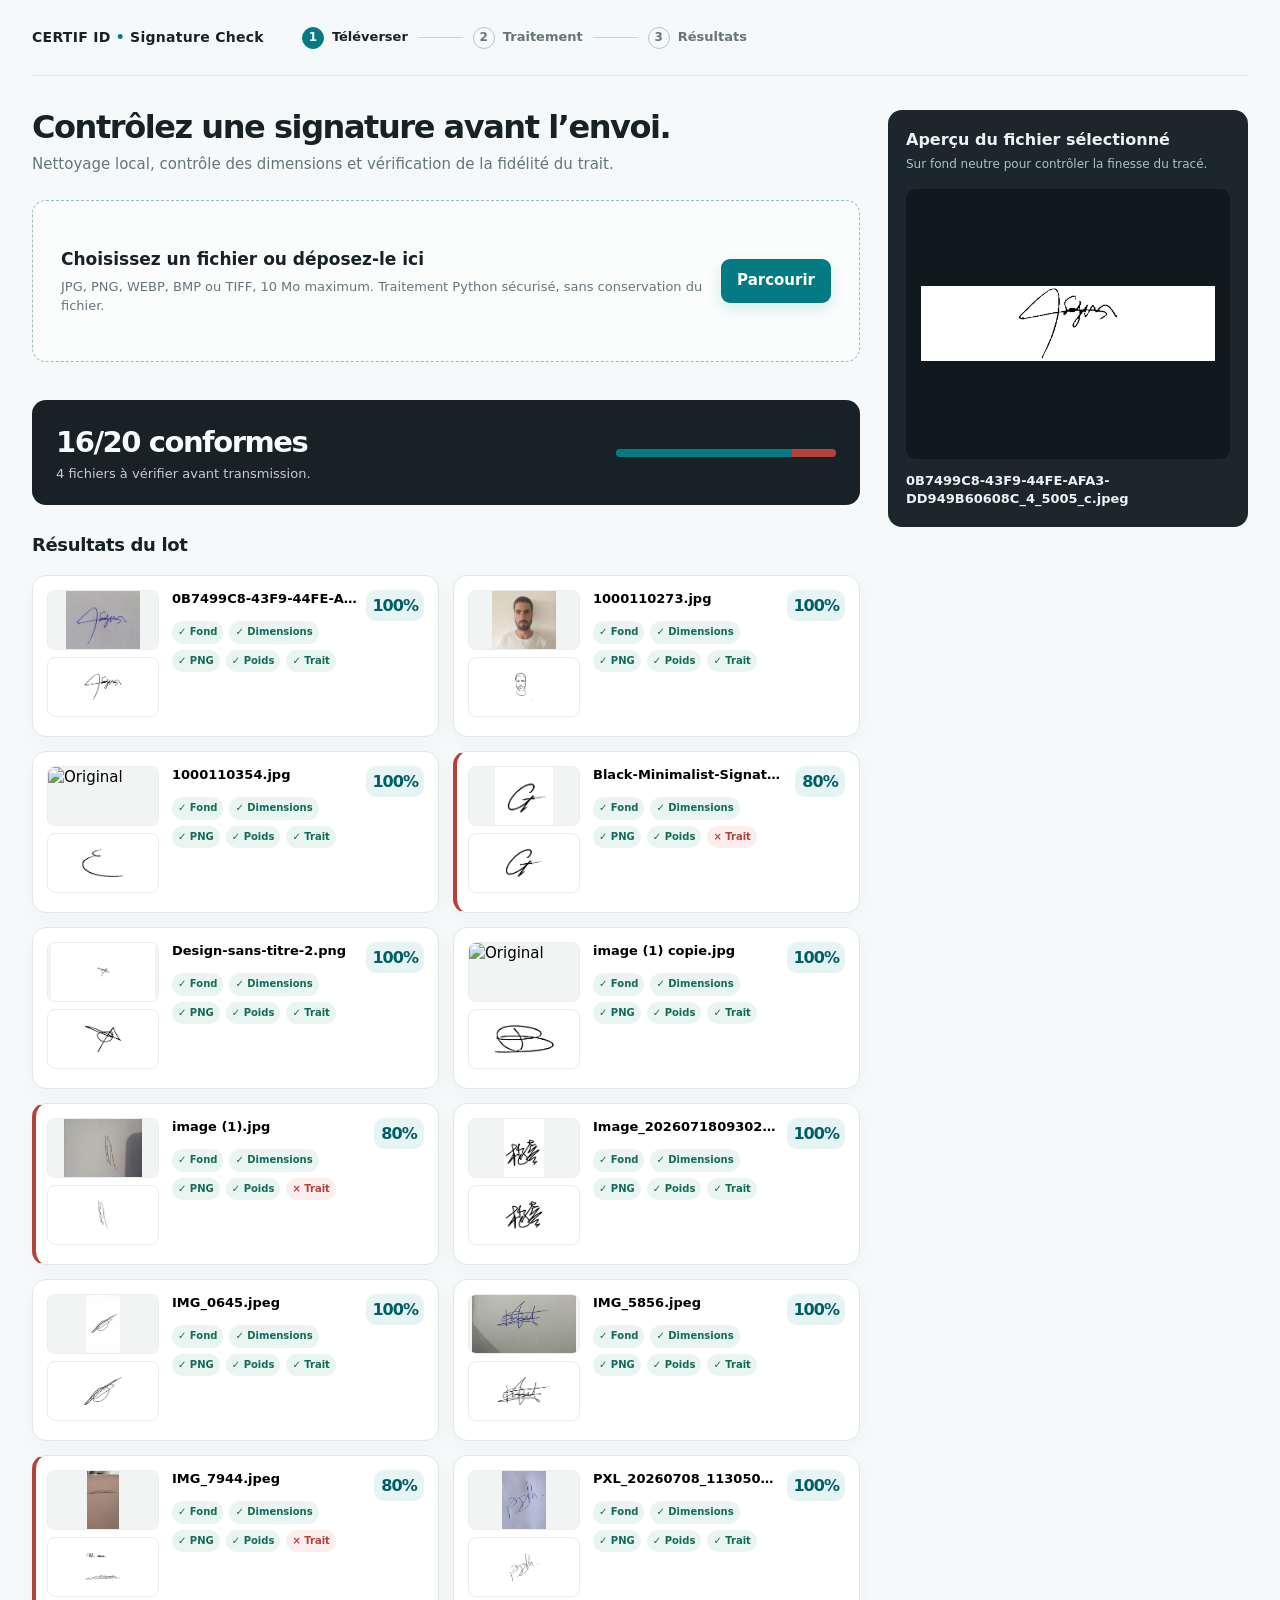
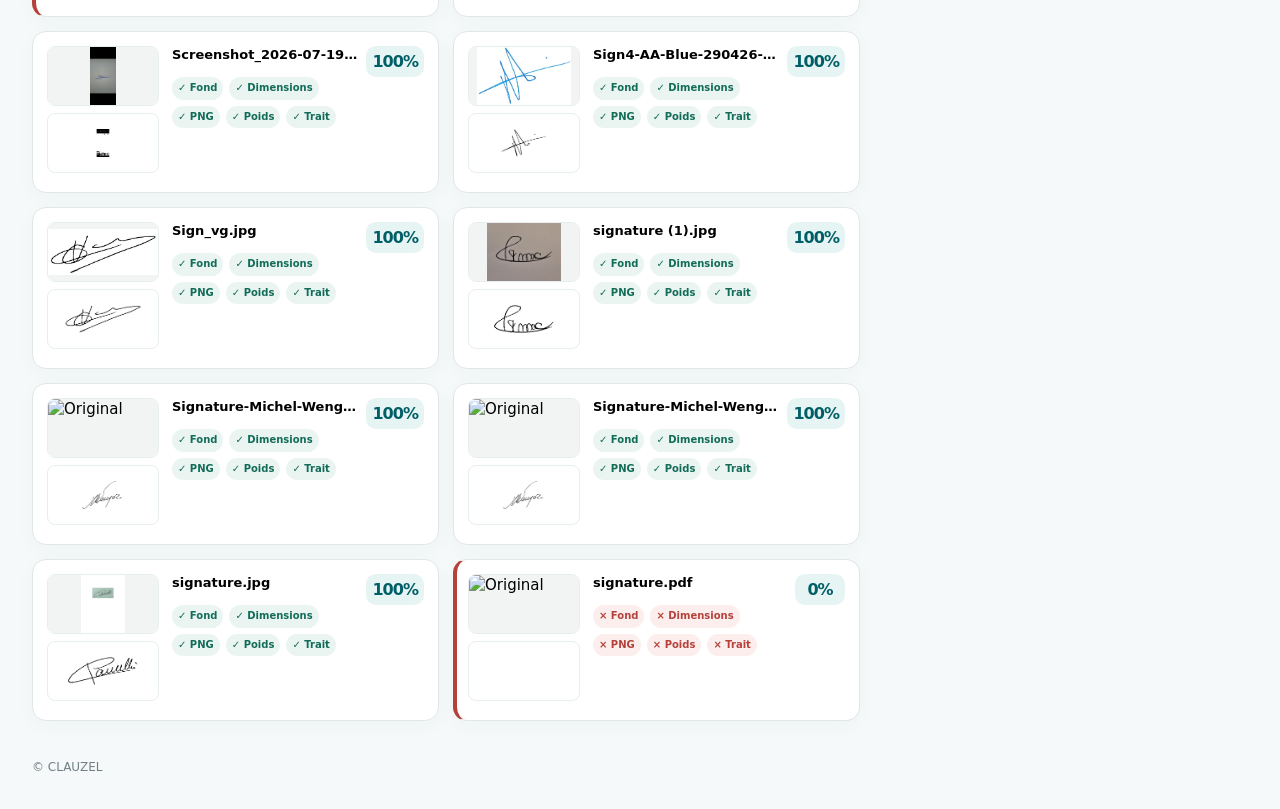
==== index.html @ 8ac963f8 "hhhh" ====
<!doctype html>
<html lang="fr">
<head>
  <meta charset="utf-8">
  <meta name="viewport" content="width=device-width, initial-scale=1">
  <meta name="color-scheme" content="light">
  <title>CERTIF ID - Signature Check</title>
  <style>
    :root { --ink:#172126; --muted:#66757c; --line:#dfe7e8; --paper:#f6f9f9; --card:#fff; --accent:#047b82; --accent-dark:#005f66; --ok:#126c58; --bad:#b5413a; --radius:14px; }
    * { box-sizing:border-box; } body { margin:0; color:var(--ink); background:var(--paper); font:15px/1.45 ui-sans-serif,system-ui,-apple-system,"Segoe UI",sans-serif; }
    button,input { font:inherit; } button { cursor:pointer; } .page { max-width:1540px; margin:auto; padding:0 32px 32px; }
    header { min-height:76px; display:flex; align-items:center; gap:38px; border-bottom:1px solid var(--line); } .brand { font-size:14px; font-weight:760; letter-spacing:.02em; white-space:nowrap; } .brand b { color:var(--accent); }
    .steps { display:flex; align-items:center; gap:10px; color:var(--muted); font-size:13px; font-weight:650; } .step { display:flex; align-items:center; gap:8px; } .step i { display:grid; place-items:center; width:22px; height:22px; border:1px solid #b8c6c8; border-radius:50%; font-style:normal; font-size:12px; } .step.active,.step.done { color:var(--ink); } .step.active i,.step.done i { color:#fff; background:var(--accent); border-color:var(--accent); } .connector { width:45px; height:1px; background:#c9d4d6; }
    .layout { display:grid; grid-template-columns:minmax(0,1fr) 360px; gap:28px; padding-top:34px; } main { min-width:0; } h1 { margin:0; font-size:32px; letter-spacing:-.045em; line-height:1.08; } .intro { max-width:650px; margin:9px 0 25px; color:var(--muted); }
    .upload { display:grid; grid-template-columns:1fr auto; align-items:center; min-height:162px; padding:25px 28px; border:1.5px dashed #9cbbc0; border-radius:var(--radius); background:#fbfdfd; transition:.2s border-color,.2s background; } .upload.drag { border-color:var(--accent); background:#eef9f9; } .upload h2 { margin:0 0 7px; font-size:17px; } .upload p { margin:0; color:var(--muted); font-size:13px; } .btn { border:0; border-radius:9px; padding:11px 16px; color:#fff; background:var(--accent); font-weight:700; box-shadow:0 6px 16px #047b8229; } .btn:hover { background:var(--accent-dark); } .btn:active { transform:translateY(1px); } #file { display:none; }
    .live { display:none; margin-top:18px; padding:20px; border-radius:var(--radius); background:var(--card); box-shadow:0 8px 25px #1230360c; } .live.visible { display:block; } .live-top { display:flex; justify-content:space-between; gap:14px; align-items:start; } .live h2,.batch h2 { margin:0; font-size:18px; letter-spacing:-.02em; } .status-copy { margin:4px 0 0; color:var(--muted); font-size:13px; }
    .compare { display:grid; grid-template-columns:1fr 1fr; gap:15px; margin-top:17px; } .image-box { min-height:132px; padding:12px; border:1px solid var(--line); border-radius:11px; background:#fff; } .image-box small { display:block; margin-bottom:8px; color:var(--muted); font-weight:650; } .image-box img { width:100%; height:104px; object-fit:contain; display:block; }
    .checklist { display:flex; flex-wrap:wrap; gap:6px; margin-top:15px; } .pill { display:inline-flex; align-items:center; gap:5px; padding:5px 8px; border-radius:999px; font-size:11px; font-weight:700; background:#eaf5f2; color:var(--ok); } .pill.fail { color:var(--bad); background:#fbeeed; } .score { min-width:82px; padding:7px 9px; border-radius:10px; color:var(--accent-dark); background:#e6f4f4; font-size:22px; font-weight:780; letter-spacing:-.06em; text-align:center; }
    .batch { margin-top:38px; } .summary { display:flex; align-items:center; justify-content:space-between; gap:18px; padding:21px 24px; border-radius:var(--radius); background:var(--ink); color:#f6fbfb; } .summary .number { font-size:29px; font-weight:760; letter-spacing:-.05em; } .summary p { margin:2px 0 0; color:#bdd0d2; font-size:13px; } .summary-meter { display:flex; height:8px; width:220px; overflow:hidden; border-radius:99px; background:#334247; } .summary-meter span:first-child { background:var(--accent); } .summary-meter span:last-child { background:var(--bad); }
    .grid { display:grid; grid-template-columns:repeat(2,minmax(0,1fr)); gap:14px; margin-top:17px; } .sig-card { position:relative; display:grid; grid-template-columns:112px minmax(0,1fr); gap:13px; min-height:162px; padding:14px; border:1px solid var(--line); border-radius:var(--radius); background:var(--card); box-shadow:0 5px 20px #12303608; text-align:left; transition:.2s transform,.2s box-shadow; } .sig-card:hover { transform:translateY(-2px); box-shadow:0 12px 26px #12303614; } .sig-card.failed { border-left:4px solid var(--bad); padding-left:11px; } .thumbs { display:grid; grid-template-rows:1fr 1fr; gap:7px; } .thumb { overflow:hidden; border:1px solid #e7eeef; border-radius:8px; background:#fff; } .thumb img { display:block; width:100%; height:58px; object-fit:contain; } .thumb:first-child img { background:#f2f4f4; } .details { min-width:0; } .filename { overflow:hidden; text-overflow:ellipsis; white-space:nowrap; font-weight:720; font-size:13px; } .details .score { float:right; min-width:50px; margin-left:8px; padding:4px 6px; font-size:16px; } .details .checklist { margin-top:12px; } .details .pill { font-size:10px; padding:4px 6px; }
    aside { position:sticky; top:20px; align-self:start; padding:18px; border-radius:var(--radius); background:#1b272c; color:#eaf3f4; } aside h2 { margin:0; font-size:16px; } aside p { margin:5px 0 15px; color:#aec1c3; font-size:12px; } .preview { display:grid; place-items:center; min-height:270px; padding:15px; border-radius:10px; background:#10191d; } .preview img { max-width:100%; max-height:250px; object-fit:contain; background:#fff; } .preview-empty { color:#94a9ab; font-size:13px; text-align:center; } .preview-meta { margin-top:13px; font-size:13px; font-weight:700; overflow-wrap:anywhere; }
    dialog { width:min(900px,calc(100% - 32px)); padding:0; border:0; border-radius:var(--radius); box-shadow:0 25px 90px #0005; } dialog::backdrop { background:#10191dbb; } .dialog-inner { padding:22px; } .dialog-title { display:flex; align-items:center; justify-content:space-between; gap:12px; } .close { border:0; background:transparent; color:var(--muted); font-size:23px; } .dialog-compare { grid-template-columns:1fr 1fr; } footer { margin-top:38px; color:#718084; font-size:12px; }
    @media (max-width:1050px) { .layout { grid-template-columns:1fr; } aside { display:none; } } @media (max-width:700px) { .page { padding:0 16px 24px; } header { gap:15px; align-items:flex-start; padding:17px 0; flex-direction:column; } .connector { width:25px; } h1 { font-size:27px; } .upload { grid-template-columns:1fr; gap:17px; } .upload .btn { width:100%; } .grid { grid-template-columns:1fr; } .summary { align-items:flex-start; flex-direction:column; } .summary-meter { width:100%; } .compare,.dialog-compare { grid-template-columns:1fr; } }
  </style>
</head>
<body>
  <div class="page">
    <header><div class="brand">CERTIF ID <b>•</b> Signature Check</div><nav class="steps" aria-label="Étapes"><span class="step active"><i>1</i>Téléverser</span><span class="connector"></span><span class="step" id="process-step"><i>2</i>Traitement</span><span class="connector"></span><span class="step" id="result-step"><i>3</i>Résultats</span></nav></header>
    <div class="layout"><main>
      <h1>Contrôlez une signature avant l’envoi.</h1><p class="intro">Nettoyage local, contrôle des dimensions et vérification de la fidélité du trait.</p>
      <section class="upload" id="drop-zone"><div><h2>Choisissez un fichier ou déposez-le ici</h2><p>JPG, PNG, WEBP, BMP ou TIFF, 10 Mo maximum. Traitement Python sécurisé, sans conservation du fichier.</p></div><label class="btn" for="file">Parcourir</label><input id="file" type="file" accept="image/jpeg,image/png,image/webp,image/bmp,image/tiff"></section>
      <section class="live" id="live" aria-live="polite"></section>
      <section class="batch"><div class="summary"><div><div class="number" id="summary-number">Chargement…</div><p id="summary-copy">Lecture du rapport local.</p></div><div class="summary-meter" aria-label="Taux de conformité"><span id="meter-ok"></span><span id="meter-fail"></span></div></div><h2 style="margin-top:27px">Résultats du lot</h2><div class="grid" id="grid"></div></section>
    </main><aside><h2>Aperçu du fichier sélectionné</h2><p>Sur fond neutre pour contrôler la finesse du tracé.</p><div class="preview" id="preview"><span class="preview-empty">Sélectionnez une signature du lot.</span></div><div class="preview-meta" id="preview-meta"></div></aside></div>
    <footer>© CLAUZEL</footer>
  </div>
  <dialog id="dialog"><div class="dialog-inner"><div class="dialog-title"><strong id="dialog-name"></strong><button class="close" id="close" aria-label="Fermer">×</button></div><div class="compare dialog-compare" id="dialog-body"></div></div></dialog>
  <script>
    const checks=[['background_clean','Fond'],['dimensions_ok','Dimensions'],['format_ok','PNG'],['weight_ok','Poids'],['stroke_quality','Trait']];
    const grid=document.querySelector('#grid'), preview=document.querySelector('#preview'), previewMeta=document.querySelector('#preview-meta'), dialog=document.querySelector('#dialog');
    const imagePath=(path)=>encodeURI(path.replaceAll('\\','/'));
    const sourcePath=(name)=>encodeURI('input/'+name);
    const pill=(key,label,row)=>`<span class="pill ${row[key]==='pass'?'':'fail'}">${row[key]==='pass'?'✓':'×'} ${label}</span>`;
    const score=(row)=>`<span class="score">${row.global_score}%</span>`;
    function previewRow(row){ preview.innerHTML=row.output_file?`<img alt="Signature nettoyée" src="${imagePath(row.output_file)}">`:'<span class="preview-empty">Aucune sortie disponible.</span>'; previewMeta.textContent=row.filename; }
    function expanded(row){ document.querySelector('#dialog-name').textContent=row.filename; document.querySelector('#dialog-body').innerHTML=`<div class="image-box"><small>Original</small><img alt="Original" src="${sourcePath(row.filename)}"></div><div class="image-box"><small>Nettoyé</small>${row.output_file?`<img alt="Nettoyé" src="${imagePath(row.output_file)}">`:'<p>Format non pris en charge.</p>'}</div>`; dialog.showModal(); }
    function card(row){ const fail=row.global_score<100; const el=document.createElement('button'); el.className='sig-card '+(fail?'failed':''); el.innerHTML=`<div class="thumbs"><div class="thumb"><img alt="Original" src="${sourcePath(row.filename)}"></div><div class="thumb">${row.output_file?`<img alt="Nettoyé" src="${imagePath(row.output_file)}">`:'<span></span>'}</div></div><div class="details">${score(row)}<div class="filename" title="${row.filename}">${row.filename}</div><div class="checklist">${checks.map(([k,l])=>pill(k,l,row)).join('')}</div></div>`; el.addEventListener('mouseenter',()=>previewRow(row)); el.addEventListener('focus',()=>previewRow(row)); el.addEventListener('click',()=>expanded(row)); return el; }
    function render(rows){ const good=rows.filter(r=>r.global_score===100).length, total=rows.length; document.querySelector('#summary-number').textContent=`${good}/${total} conforme${good>1?'s':''}`; document.querySelector('#summary-copy').textContent=`${total-good} fichier${total-good>1?'s':''} à vérifier avant transmission.`; document.querySelector('#meter-ok').style.width=`${100*good/total}%`; document.querySelector('#meter-fail').style.width=`${100*(total-good)/total}%`; grid.replaceChildren(...rows.map(card)); if(rows[0]) previewRow(rows[0]); }
    fetch('reports/signature_report.json').then(r=>r.ok?r.json():Promise.reject()).then(render).catch(()=>{ document.querySelector('#summary-number').textContent='Rapport indisponible'; document.querySelector('#summary-copy').textContent='Ouvrez la page depuis Cloudflare Pages ou un serveur HTTP statique.'; });
    const file=document.querySelector('#file'), zone=document.querySelector('#drop-zone');
    const readFile=file=>new Promise((resolve,reject)=>{const r=new FileReader();r.onload=()=>resolve(r.result);r.onerror=reject;r.readAsDataURL(file)});
    const loadImage=src=>new Promise((resolve,reject)=>{const image=new Image();image.onload=()=>resolve(image);image.onerror=()=>reject(Error('Format non lisible par ce navigateur.'));image.src=src});
    function otsu(values){const hist=new Uint32Array(256);for(const value of values)hist[value]++;let total=values.length,sum=0;for(let i=0;i<256;i++)sum+=i*hist[i];let sumB=0,weightB=0,best=0,max=0;for(let i=0;i<256;i++){weightB+=hist[i];if(!weightB)continue;const weightF=total-weightB;if(!weightF)break;sumB+=i*hist[i];const between=weightB*weightF*(sumB/weightB-(sum-sumB)/weightF)**2;if(between>max){max=between;best=i}}return best}
    async function browserPipeline(raw){const image=await loadImage(raw), limit=Math.min(1800/image.naturalWidth,1800/image.naturalHeight,1), width=Math.max(1,Math.round(image.naturalWidth*limit)), height=Math.max(1,Math.round(image.naturalHeight*limit));const canvas=document.createElement('canvas');canvas.width=width;canvas.height=height;const ctx=canvas.getContext('2d',{willReadFrequently:true});ctx.drawImage(image,0,0,width,height);const pixels=ctx.getImageData(0,0,width,height), gray=new Uint8Array(width*height);for(let i=0,p=0;i<gray.length;i++,p+=4)gray[i]=Math.round(.2126*pixels.data[p]+.7152*pixels.data[p+1]+.0722*pixels.data[p+2]);const threshold=Math.min(175,otsu(gray));let x0=width,y0=height,x1=-1,y1=-1,ink=0;const mask=new Uint8Array(gray.length);for(let y=0,i=0;y<height;y++)for(let x=0;x<width;x++,i++){if(gray[i]<threshold){mask[i]=1;ink++;x0=Math.min(x0,x);y0=Math.min(y0,y);x1=Math.max(x1,x);y1=Math.max(y1,y)}}if(x1<0)throw Error('Aucun tracé suffisamment sombre détecté.');const margin=8;x0=Math.max(0,x0-margin);y0=Math.max(0,y0-margin);x1=Math.min(width-1,x1+margin);y1=Math.min(height-1,y1+margin);const cropW=x1-x0+1,cropH=y1-y0+1,fit=Math.min(521/cropW,134/cropH),out=document.createElement('canvas');out.width=521;out.height=134;const outCtx=out.getContext('2d');outCtx.fillStyle='#fff';outCtx.fillRect(0,0,521,134);const crop=document.createElement('canvas');crop.width=cropW;crop.height=cropH;const cropData=crop.getContext('2d').createImageData(cropW,cropH);let cropInk=0;for(let y=0,i=0;y<cropH;y++)for(let x=0;x<cropW;x++,i++){const on=mask[(y+y0)*width+x+x0];if(on)cropInk++;const p=i*4;cropData.data[p]=cropData.data[p+1]=cropData.data[p+2]=on?0:255;cropData.data[p+3]=255}crop.getContext('2d').putImageData(cropData,0,0);const drawW=Math.max(1,Math.round(cropW*fit)),drawH=Math.max(1,Math.round(cropH*fit));outCtx.imageSmoothingEnabled=false;outCtx.drawImage(crop,0,0,cropW,cropH,Math.floor((521-drawW)/2),Math.floor((134-drawH)/2),drawW,drawH);const density=cropInk/(cropW*cropH),strokeOk=fit>=.20&&density>.002;return {filename:'Test local',background_clean:'pass',dimensions_ok:'pass',format_ok:'pass',weight_ok:'pass',stroke_quality:strokeOk?'pass':'fail',global_score:strokeOk?100:80,cleaned_data_url:out.toDataURL('image/png'),note:strokeOk?'Pré-analyse navigateur réussie.':'Tracé trop fin ou trop vertical pour une exportation 4:1 fiable.'}}
    async function processFile(selected){if(!selected)return;if(selected.size>10*1024*1024){alert('Le fichier dépasse 10 Mo.');return}const raw=await readFile(selected);document.querySelector('#process-step').className='step active';const live=document.querySelector('#live');live.className='live visible';live.innerHTML='<p class="status-copy">Pré-analyse locale en cours…</p>';try{const row=await browserPipeline(raw);row.filename=selected.name;document.querySelector('#process-step').className='step done';document.querySelector('#result-step').className='step active';live.innerHTML=`<div class="live-top"><div><h2>Résultat du test local</h2><p class="status-copy">${row.note}</p></div>${score(row)}</div><div class="compare"><div class="image-box"><small>Original</small><img alt="Original" src="${raw}"></div><div class="image-box"><small>Pré-analyse nettoyée</small><img alt="Nettoyé" src="${row.cleaned_data_url}"></div></div><div class="checklist">${checks.map(([k,l])=>pill(k,l,row)).join('')}</div>`}catch(error){live.innerHTML=`<h2>Pré-analyse impossible</h2><p class="status-copy">${error.message}</p>`}}
    async function processFile(selected){if(!selected)return;if(selected.size>10*1024*1024){alert('Le fichier dépasse 10 Mo.');return}document.querySelector('#process-step').className='step active';const live=document.querySelector('#live');live.className='live visible';live.innerHTML='<p class="status-copy">Traitement Python en cours…</p>';try{const form=new FormData();form.append('file',selected);const response=await fetch('/api/process',{method:'POST',body:form});const row=await response.json();if(!response.ok)throw Error(row.detail||'Traitement impossible');document.querySelector('#process-step').className='step done';document.querySelector('#result-step').className='step active';const raw=URL.createObjectURL(selected);live.innerHTML=`<div class="live-top"><div><h2>Résultat du traitement</h2><p class="status-copy">${row.filename}</p></div>${score(row)}</div><div class="compare"><div class="image-box"><small>Original</small><img alt="Original" src="${raw}"></div><div class="image-box"><small>Nettoyé</small><img alt="Nettoyé" src="${row.cleaned_data_url}"></div></div><div class="checklist">${checks.map(([k,l])=>pill(k,l,row)).join('')}</div>`;preview.innerHTML=`<img alt="Signature nettoyée" src="${row.cleaned_data_url}">`;previewMeta.textContent=row.filename}catch(error){live.innerHTML=`<h2>Traitement impossible</h2><p class="status-copy">${error.message}</p>`}}
    file.addEventListener('change',()=>processFile(file.files[0])); ['dragenter','dragover'].forEach(e=>zone.addEventListener(e,event=>{event.preventDefault();zone.classList.add('drag')})); ['dragleave','drop'].forEach(e=>zone.addEventListener(e,event=>{event.preventDefault();zone.classList.remove('drag')})); zone.addEventListener('drop',e=>processFile(e.dataTransfer.files[0])); document.querySelector('#close').addEventListener('click',()=>dialog.close());
  </script>
</body>
</html>
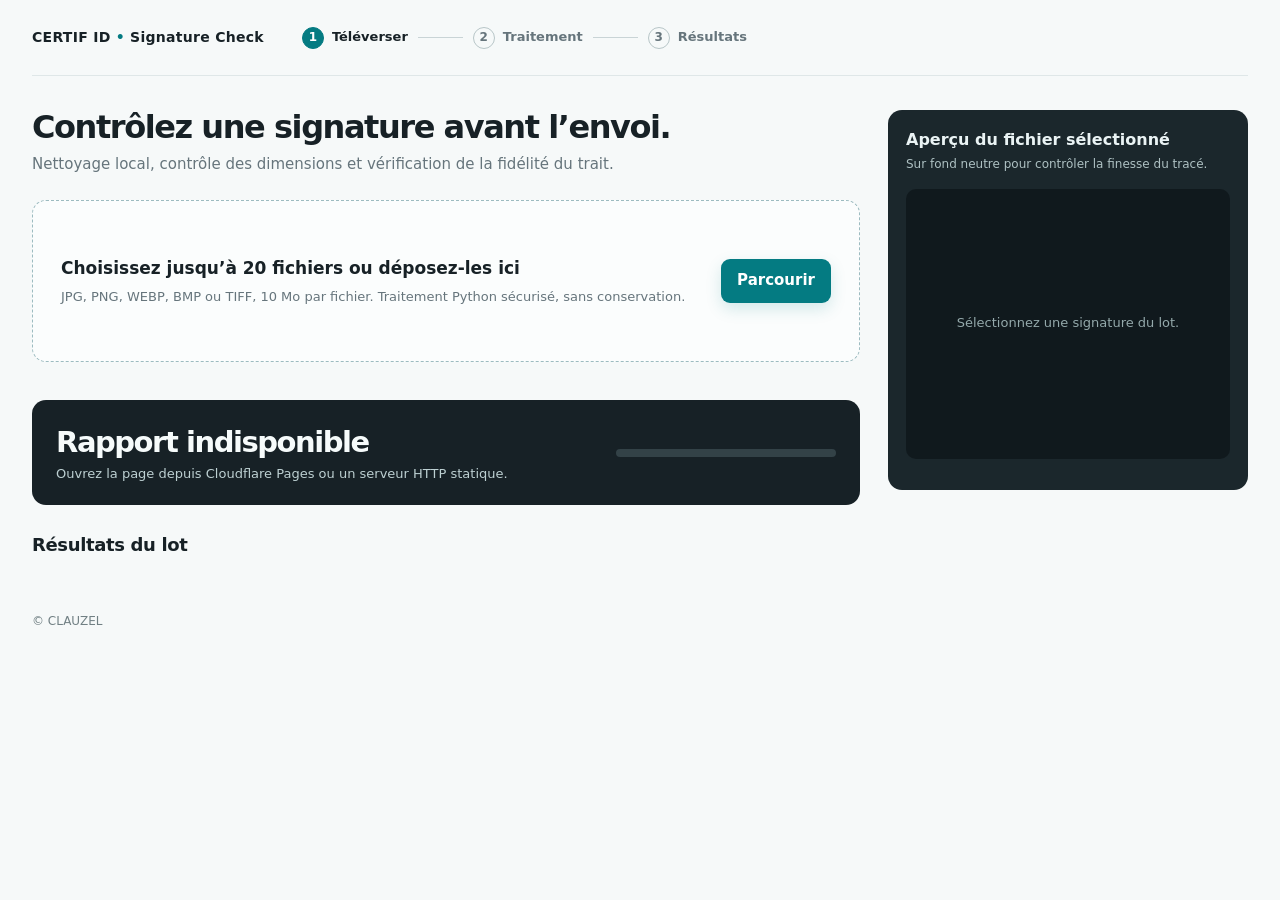
==== commit 9f9241f7: "hgggvdf" ====
--- a/index.html
+++ b/index.html
@@ -28,7 +28,7 @@
     <header><div class="brand">CERTIF ID <b>•</b> Signature Check</div><nav class="steps" aria-label="Étapes"><span class="step active"><i>1</i>Téléverser</span><span class="connector"></span><span class="step" id="process-step"><i>2</i>Traitement</span><span class="connector"></span><span class="step" id="result-step"><i>3</i>Résultats</span></nav></header>
     <div class="layout"><main>
       <h1>Contrôlez une signature avant l’envoi.</h1><p class="intro">Nettoyage local, contrôle des dimensions et vérification de la fidélité du trait.</p>
-      <section class="upload" id="drop-zone"><div><h2>Choisissez un fichier ou déposez-le ici</h2><p>JPG, PNG, WEBP, BMP ou TIFF, 10 Mo maximum. Traitement Python sécurisé, sans conservation du fichier.</p></div><label class="btn" for="file">Parcourir</label><input id="file" type="file" accept="image/jpeg,image/png,image/webp,image/bmp,image/tiff"></section>
+      <section class="upload" id="drop-zone"><div><h2>Choisissez jusqu’à 20 fichiers ou déposez-les ici</h2><p>JPG, PNG, WEBP, BMP ou TIFF, 10 Mo par fichier. Traitement Python sécurisé, sans conservation.</p></div><label class="btn" for="file">Parcourir</label><input id="file" type="file" multiple accept="image/jpeg,image/png,image/webp,image/bmp,image/tiff"></section>
       <section class="live" id="live" aria-live="polite"></section>
       <section class="batch"><div class="summary"><div><div class="number" id="summary-number">Chargement…</div><p id="summary-copy">Lecture du rapport local.</p></div><div class="summary-meter" aria-label="Taux de conformité"><span id="meter-ok"></span><span id="meter-fail"></span></div></div><h2 style="margin-top:27px">Résultats du lot</h2><div class="grid" id="grid"></div></section>
     </main><aside><h2>Aperçu du fichier sélectionné</h2><p>Sur fond neutre pour contrôler la finesse du tracé.</p><div class="preview" id="preview"><span class="preview-empty">Sélectionnez une signature du lot.</span></div><div class="preview-meta" id="preview-meta"></div></aside></div>
@@ -42,9 +42,10 @@
     const sourcePath=(name)=>encodeURI('input/'+name);
     const pill=(key,label,row)=>`<span class="pill ${row[key]==='pass'?'':'fail'}">${row[key]==='pass'?'✓':'×'} ${label}</span>`;
     const score=(row)=>`<span class="score">${row.global_score}%</span>`;
-    function previewRow(row){ preview.innerHTML=row.output_file?`<img alt="Signature nettoyée" src="${imagePath(row.output_file)}">`:'<span class="preview-empty">Aucune sortie disponible.</span>'; previewMeta.textContent=row.filename; }
-    function expanded(row){ document.querySelector('#dialog-name').textContent=row.filename; document.querySelector('#dialog-body').innerHTML=`<div class="image-box"><small>Original</small><img alt="Original" src="${sourcePath(row.filename)}"></div><div class="image-box"><small>Nettoyé</small>${row.output_file?`<img alt="Nettoyé" src="${imagePath(row.output_file)}">`:'<p>Format non pris en charge.</p>'}</div>`; dialog.showModal(); }
-    function card(row){ const fail=row.global_score<100; const el=document.createElement('button'); el.className='sig-card '+(fail?'failed':''); el.innerHTML=`<div class="thumbs"><div class="thumb"><img alt="Original" src="${sourcePath(row.filename)}"></div><div class="thumb">${row.output_file?`<img alt="Nettoyé" src="${imagePath(row.output_file)}">`:'<span></span>'}</div></div><div class="details">${score(row)}<div class="filename" title="${row.filename}">${row.filename}</div><div class="checklist">${checks.map(([k,l])=>pill(k,l,row)).join('')}</div></div>`; el.addEventListener('mouseenter',()=>previewRow(row)); el.addEventListener('focus',()=>previewRow(row)); el.addEventListener('click',()=>expanded(row)); return el; }
+    const rawImage=row=>row.raw_data_url||sourcePath(row.filename); const cleanedImage=row=>row.cleaned_data_url||(row.output_file?imagePath(row.output_file):'');
+    function previewRow(row){const image=cleanedImage(row);preview.innerHTML=image?`<img alt="Signature nettoyée" src="${image}">`:'<span class="preview-empty">Aucune sortie disponible.</span>';previewMeta.textContent=row.filename}
+    function expanded(row){const image=cleanedImage(row);document.querySelector('#dialog-name').textContent=row.filename;document.querySelector('#dialog-body').innerHTML=`<div class="image-box"><small>Original</small><img alt="Original" src="${rawImage(row)}"></div><div class="image-box"><small>Nettoyé</small>${image?`<img alt="Nettoyé" src="${image}">`:'<p>Format non pris en charge.</p>'}</div>`;dialog.showModal()}
+    function card(row){const fail=row.global_score<100,cleaned=cleanedImage(row);const el=document.createElement('button');el.className='sig-card '+(fail?'failed':'');el.innerHTML=`<div class="thumbs"><div class="thumb"><img alt="Original" src="${rawImage(row)}"></div><div class="thumb">${cleaned?`<img alt="Nettoyé" src="${cleaned}">`:'<span></span>'}</div></div><div class="details">${score(row)}<div class="filename" title="${row.filename}">${row.filename}</div><div class="checklist">${checks.map(([k,l])=>pill(k,l,row)).join('')}</div></div>`;el.addEventListener('mouseenter',()=>previewRow(row));el.addEventListener('focus',()=>previewRow(row));el.addEventListener('click',()=>expanded(row));return el}
     function render(rows){ const good=rows.filter(r=>r.global_score===100).length, total=rows.length; document.querySelector('#summary-number').textContent=`${good}/${total} conforme${good>1?'s':''}`; document.querySelector('#summary-copy').textContent=`${total-good} fichier${total-good>1?'s':''} à vérifier avant transmission.`; document.querySelector('#meter-ok').style.width=`${100*good/total}%`; document.querySelector('#meter-fail').style.width=`${100*(total-good)/total}%`; grid.replaceChildren(...rows.map(card)); if(rows[0]) previewRow(rows[0]); }
     fetch('reports/signature_report.json').then(r=>r.ok?r.json():Promise.reject()).then(render).catch(()=>{ document.querySelector('#summary-number').textContent='Rapport indisponible'; document.querySelector('#summary-copy').textContent='Ouvrez la page depuis Cloudflare Pages ou un serveur HTTP statique.'; });
     const file=document.querySelector('#file'), zone=document.querySelector('#drop-zone');
@@ -54,7 +55,8 @@
     async function browserPipeline(raw){const image=await loadImage(raw), limit=Math.min(1800/image.naturalWidth,1800/image.naturalHeight,1), width=Math.max(1,Math.round(image.naturalWidth*limit)), height=Math.max(1,Math.round(image.naturalHeight*limit));const canvas=document.createElement('canvas');canvas.width=width;canvas.height=height;const ctx=canvas.getContext('2d',{willReadFrequently:true});ctx.drawImage(image,0,0,width,height);const pixels=ctx.getImageData(0,0,width,height), gray=new Uint8Array(width*height);for(let i=0,p=0;i<gray.length;i++,p+=4)gray[i]=Math.round(.2126*pixels.data[p]+.7152*pixels.data[p+1]+.0722*pixels.data[p+2]);const threshold=Math.min(175,otsu(gray));let x0=width,y0=height,x1=-1,y1=-1,ink=0;const mask=new Uint8Array(gray.length);for(let y=0,i=0;y<height;y++)for(let x=0;x<width;x++,i++){if(gray[i]<threshold){mask[i]=1;ink++;x0=Math.min(x0,x);y0=Math.min(y0,y);x1=Math.max(x1,x);y1=Math.max(y1,y)}}if(x1<0)throw Error('Aucun tracé suffisamment sombre détecté.');const margin=8;x0=Math.max(0,x0-margin);y0=Math.max(0,y0-margin);x1=Math.min(width-1,x1+margin);y1=Math.min(height-1,y1+margin);const cropW=x1-x0+1,cropH=y1-y0+1,fit=Math.min(521/cropW,134/cropH),out=document.createElement('canvas');out.width=521;out.height=134;const outCtx=out.getContext('2d');outCtx.fillStyle='#fff';outCtx.fillRect(0,0,521,134);const crop=document.createElement('canvas');crop.width=cropW;crop.height=cropH;const cropData=crop.getContext('2d').createImageData(cropW,cropH);let cropInk=0;for(let y=0,i=0;y<cropH;y++)for(let x=0;x<cropW;x++,i++){const on=mask[(y+y0)*width+x+x0];if(on)cropInk++;const p=i*4;cropData.data[p]=cropData.data[p+1]=cropData.data[p+2]=on?0:255;cropData.data[p+3]=255}crop.getContext('2d').putImageData(cropData,0,0);const drawW=Math.max(1,Math.round(cropW*fit)),drawH=Math.max(1,Math.round(cropH*fit));outCtx.imageSmoothingEnabled=false;outCtx.drawImage(crop,0,0,cropW,cropH,Math.floor((521-drawW)/2),Math.floor((134-drawH)/2),drawW,drawH);const density=cropInk/(cropW*cropH),strokeOk=fit>=.20&&density>.002;return {filename:'Test local',background_clean:'pass',dimensions_ok:'pass',format_ok:'pass',weight_ok:'pass',stroke_quality:strokeOk?'pass':'fail',global_score:strokeOk?100:80,cleaned_data_url:out.toDataURL('image/png'),note:strokeOk?'Pré-analyse navigateur réussie.':'Tracé trop fin ou trop vertical pour une exportation 4:1 fiable.'}}
     async function processFile(selected){if(!selected)return;if(selected.size>10*1024*1024){alert('Le fichier dépasse 10 Mo.');return}const raw=await readFile(selected);document.querySelector('#process-step').className='step active';const live=document.querySelector('#live');live.className='live visible';live.innerHTML='<p class="status-copy">Pré-analyse locale en cours…</p>';try{const row=await browserPipeline(raw);row.filename=selected.name;document.querySelector('#process-step').className='step done';document.querySelector('#result-step').className='step active';live.innerHTML=`<div class="live-top"><div><h2>Résultat du test local</h2><p class="status-copy">${row.note}</p></div>${score(row)}</div><div class="compare"><div class="image-box"><small>Original</small><img alt="Original" src="${raw}"></div><div class="image-box"><small>Pré-analyse nettoyée</small><img alt="Nettoyé" src="${row.cleaned_data_url}"></div></div><div class="checklist">${checks.map(([k,l])=>pill(k,l,row)).join('')}</div>`}catch(error){live.innerHTML=`<h2>Pré-analyse impossible</h2><p class="status-copy">${error.message}</p>`}}
     async function processFile(selected){if(!selected)return;if(selected.size>10*1024*1024){alert('Le fichier dépasse 10 Mo.');return}document.querySelector('#process-step').className='step active';const live=document.querySelector('#live');live.className='live visible';live.innerHTML='<p class="status-copy">Traitement Python en cours…</p>';try{const form=new FormData();form.append('file',selected);const response=await fetch('/api/process',{method:'POST',body:form});const row=await response.json();if(!response.ok)throw Error(row.detail||'Traitement impossible');document.querySelector('#process-step').className='step done';document.querySelector('#result-step').className='step active';const raw=URL.createObjectURL(selected);live.innerHTML=`<div class="live-top"><div><h2>Résultat du traitement</h2><p class="status-copy">${row.filename}</p></div>${score(row)}</div><div class="compare"><div class="image-box"><small>Original</small><img alt="Original" src="${raw}"></div><div class="image-box"><small>Nettoyé</small><img alt="Nettoyé" src="${row.cleaned_data_url}"></div></div><div class="checklist">${checks.map(([k,l])=>pill(k,l,row)).join('')}</div>`;preview.innerHTML=`<img alt="Signature nettoyée" src="${row.cleaned_data_url}">`;previewMeta.textContent=row.filename}catch(error){live.innerHTML=`<h2>Traitement impossible</h2><p class="status-copy">${error.message}</p>`}}
-    file.addEventListener('change',()=>processFile(file.files[0])); ['dragenter','dragover'].forEach(e=>zone.addEventListener(e,event=>{event.preventDefault();zone.classList.add('drag')})); ['dragleave','drop'].forEach(e=>zone.addEventListener(e,event=>{event.preventDefault();zone.classList.remove('drag')})); zone.addEventListener('drop',e=>processFile(e.dataTransfer.files[0])); document.querySelector('#close').addEventListener('click',()=>dialog.close());
+    async function processFiles(selection){const files=[...selection];if(!files.length)return;if(files.length>20){alert('Sélectionnez au maximum 20 fichiers.');return}if(files.some(item=>item.size>10*1024*1024)){alert('Chaque fichier doit peser 10 Mo maximum.');return}document.querySelector('#process-step').className='step active';const live=document.querySelector('#live');live.className='live visible';live.innerHTML=`<p class="status-copy">Traitement Python de ${files.length} signature${files.length>1?'s':''} en cours…</p>`;try{const form=new FormData();files.forEach(item=>form.append('files',item));const response=await fetch('/api/process-batch',{method:'POST',body:form});const result=await response.json();if(!response.ok)throw Error(result.detail||'Traitement impossible');const rows=result.rows;rows.forEach((row,index)=>row.raw_data_url=URL.createObjectURL(files[index]));document.querySelector('#process-step').className='step done';document.querySelector('#result-step').className='step active';const good=rows.filter(row=>row.global_score===100).length;live.innerHTML=`<div class="live-top"><div><h2>Résultats du nouveau lot</h2><p class="status-copy">${good}/${rows.length} signature${good>1?'s':''} conforme${good>1?'s':''}.</p></div><div class="score">${Math.round(100*good/rows.length)}%</div></div><div class="checklist">${checks.map(([key,label])=>`<span class="pill ${rows.every(row=>row[key]==='pass')?'':'fail'}">${rows.every(row=>row[key]==='pass')?'✓':'×'} ${label}</span>`).join('')}</div>`;render(rows);const first=rows.find(row=>row.cleaned_data_url);if(first)previewRow(first)}catch(error){live.innerHTML=`<h2>Traitement impossible</h2><p class="status-copy">${error.message}</p>`}}
+    file.addEventListener('change',()=>processFiles(file.files)); ['dragenter','dragover'].forEach(e=>zone.addEventListener(e,event=>{event.preventDefault();zone.classList.add('drag')})); ['dragleave','drop'].forEach(e=>zone.addEventListener(e,event=>{event.preventDefault();zone.classList.remove('drag')})); zone.addEventListener('drop',e=>processFiles(e.dataTransfer.files)); document.querySelector('#close').addEventListener('click',()=>dialog.close());
   </script>
 </body>
 </html>
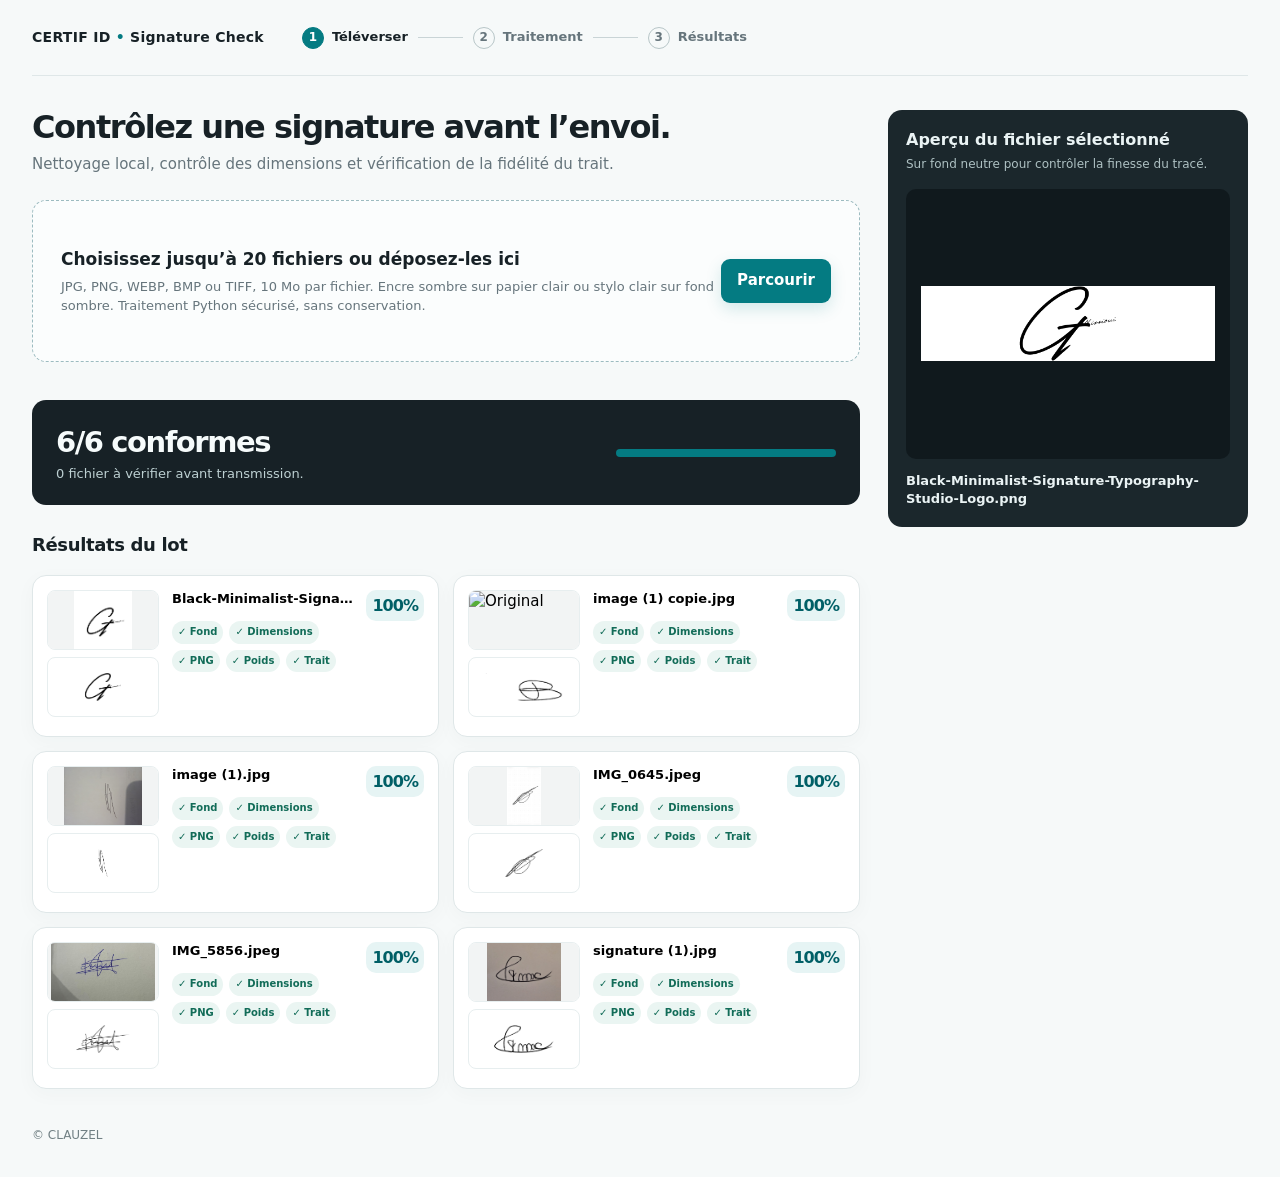
==== commit 4e4a7d7d: "hhhdggvcvvcfcdxxsswwqscc" ====
--- a/index.html
+++ b/index.html
@@ -28,7 +28,7 @@
     <header><div class="brand">CERTIF ID <b>•</b> Signature Check</div><nav class="steps" aria-label="Étapes"><span class="step active"><i>1</i>Téléverser</span><span class="connector"></span><span class="step" id="process-step"><i>2</i>Traitement</span><span class="connector"></span><span class="step" id="result-step"><i>3</i>Résultats</span></nav></header>
     <div class="layout"><main>
       <h1>Contrôlez une signature avant l’envoi.</h1><p class="intro">Nettoyage local, contrôle des dimensions et vérification de la fidélité du trait.</p>
-      <section class="upload" id="drop-zone"><div><h2>Choisissez jusqu’à 20 fichiers ou déposez-les ici</h2><p>JPG, PNG, WEBP, BMP ou TIFF, 10 Mo par fichier. Traitement Python sécurisé, sans conservation.</p></div><label class="btn" for="file">Parcourir</label><input id="file" type="file" multiple accept="image/jpeg,image/png,image/webp,image/bmp,image/tiff"></section>
+      <section class="upload" id="drop-zone"><div><h2>Choisissez jusqu’à 20 fichiers ou déposez-les ici</h2><p>JPG, PNG, WEBP, BMP ou TIFF, 10 Mo par fichier. Encre sombre sur papier clair ou stylo clair sur fond sombre. Traitement Python sécurisé, sans conservation.</p></div><label class="btn" for="file">Parcourir</label><input id="file" type="file" multiple accept="image/jpeg,image/png,image/webp,image/bmp,image/tiff"></section>
       <section class="live" id="live" aria-live="polite"></section>
       <section class="batch"><div class="summary"><div><div class="number" id="summary-number">Chargement…</div><p id="summary-copy">Lecture du rapport local.</p></div><div class="summary-meter" aria-label="Taux de conformité"><span id="meter-ok"></span><span id="meter-fail"></span></div></div><h2 style="margin-top:27px">Résultats du lot</h2><div class="grid" id="grid"></div></section>
     </main><aside><h2>Aperçu du fichier sélectionné</h2><p>Sur fond neutre pour contrôler la finesse du tracé.</p><div class="preview" id="preview"><span class="preview-empty">Sélectionnez une signature du lot.</span></div><div class="preview-meta" id="preview-meta"></div></aside></div>
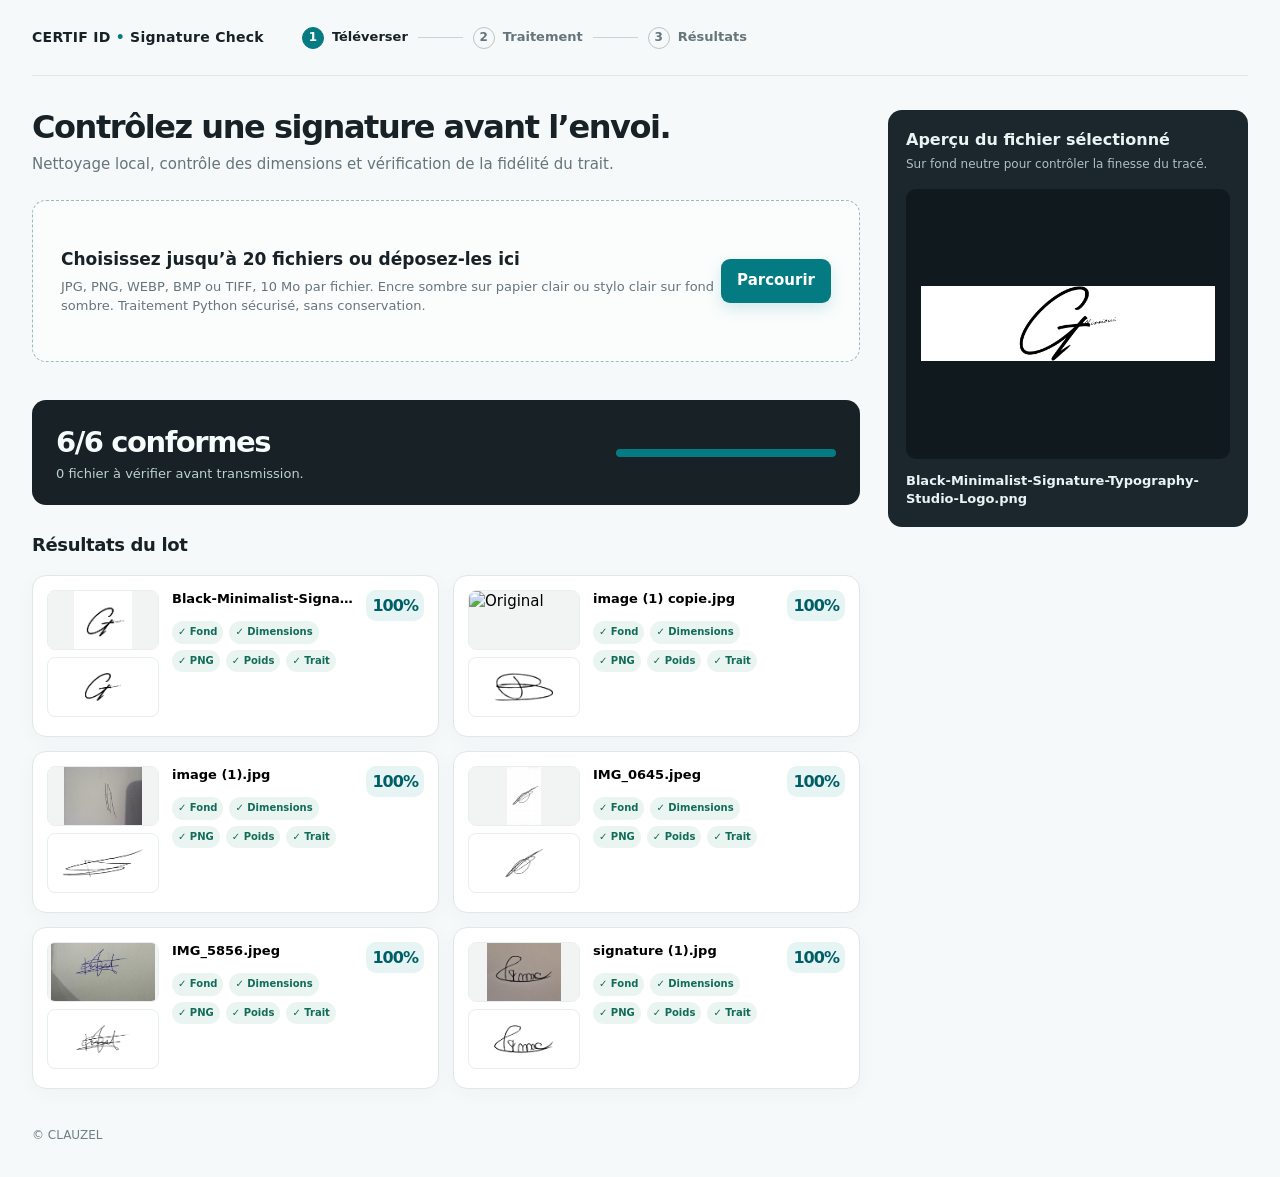
==== commit 27a6e68e: "Harden the service: scoped keys, atomic workflow, safe static serving, fixed orientation Security - " ====
--- a/index.html
+++ b/index.html
@@ -17,7 +17,7 @@
     .compare { display:grid; grid-template-columns:1fr 1fr; gap:15px; margin-top:17px; } .image-box { min-height:132px; padding:12px; border:1px solid var(--line); border-radius:11px; background:#fff; } .image-box small { display:block; margin-bottom:8px; color:var(--muted); font-weight:650; } .image-box img { width:100%; height:104px; object-fit:contain; display:block; }
     .checklist { display:flex; flex-wrap:wrap; gap:6px; margin-top:15px; } .pill { display:inline-flex; align-items:center; gap:5px; padding:5px 8px; border-radius:999px; font-size:11px; font-weight:700; background:#eaf5f2; color:var(--ok); } .pill.fail { color:var(--bad); background:#fbeeed; } .score { min-width:82px; padding:7px 9px; border-radius:10px; color:var(--accent-dark); background:#e6f4f4; font-size:22px; font-weight:780; letter-spacing:-.06em; text-align:center; }
     .batch { margin-top:38px; } .summary { display:flex; align-items:center; justify-content:space-between; gap:18px; padding:21px 24px; border-radius:var(--radius); background:var(--ink); color:#f6fbfb; } .summary .number { font-size:29px; font-weight:760; letter-spacing:-.05em; } .summary p { margin:2px 0 0; color:#bdd0d2; font-size:13px; } .summary-meter { display:flex; height:8px; width:220px; overflow:hidden; border-radius:99px; background:#334247; } .summary-meter span:first-child { background:var(--accent); } .summary-meter span:last-child { background:var(--bad); }
-    .grid { display:grid; grid-template-columns:repeat(2,minmax(0,1fr)); gap:14px; margin-top:17px; } .sig-card { position:relative; display:grid; grid-template-columns:112px minmax(0,1fr); gap:13px; min-height:162px; padding:14px; border:1px solid var(--line); border-radius:var(--radius); background:var(--card); box-shadow:0 5px 20px #12303608; text-align:left; transition:.2s transform,.2s box-shadow; } .sig-card:hover { transform:translateY(-2px); box-shadow:0 12px 26px #12303614; } .sig-card.failed { border-left:4px solid var(--bad); padding-left:11px; } .thumbs { display:grid; grid-template-rows:1fr 1fr; gap:7px; } .thumb { overflow:hidden; border:1px solid #e7eeef; border-radius:8px; background:#fff; } .thumb img { display:block; width:100%; height:58px; object-fit:contain; } .thumb:first-child img { background:#f2f4f4; } .details { min-width:0; } .filename { overflow:hidden; text-overflow:ellipsis; white-space:nowrap; font-weight:720; font-size:13px; } .details .score { float:right; min-width:50px; margin-left:8px; padding:4px 6px; font-size:16px; } .details .checklist { margin-top:12px; } .details .pill { font-size:10px; padding:4px 6px; }
+    .grid { display:grid; grid-template-columns:repeat(2,minmax(0,1fr)); gap:14px; margin-top:17px; } .sig-card { position:relative; display:grid; grid-template-columns:112px minmax(0,1fr); gap:13px; min-height:162px; padding:14px; border:1px solid var(--line); border-radius:var(--radius); background:var(--card); box-shadow:0 5px 20px #12303608; text-align:left; transition:.2s transform,.2s box-shadow; } .sig-card:hover { transform:translateY(-2px); box-shadow:0 12px 26px #12303614; } .sig-card.failed { border-left:4px solid var(--bad); padding-left:11px; } .thumbs { display:grid; grid-template-rows:1fr 1fr; gap:7px; } .thumb { overflow:hidden; border:1px solid #e7eeef; border-radius:8px; background:#fff; } .thumb img { display:block; width:100%; height:58px; object-fit:contain; } .thumb:first-child img { background:#f2f4f4; } .details { min-width:0; } .filename { overflow:hidden; text-overflow:ellipsis; white-space:nowrap; font-weight:720; font-size:13px; } .details .score { float:right; min-width:50px; margin-left:8px; padding:4px 6px; font-size:16px; } .details .checklist { margin-top:12px; } .details .pill { font-size:10px; padding:4px 6px; } .failure-message { margin:8px 0 0; color:var(--bad); font-size:11px; line-height:1.35; overflow-wrap:anywhere; }
     aside { position:sticky; top:20px; align-self:start; padding:18px; border-radius:var(--radius); background:#1b272c; color:#eaf3f4; } aside h2 { margin:0; font-size:16px; } aside p { margin:5px 0 15px; color:#aec1c3; font-size:12px; } .preview { display:grid; place-items:center; min-height:270px; padding:15px; border-radius:10px; background:#10191d; } .preview img { max-width:100%; max-height:250px; object-fit:contain; background:#fff; } .preview-empty { color:#94a9ab; font-size:13px; text-align:center; } .preview-meta { margin-top:13px; font-size:13px; font-weight:700; overflow-wrap:anywhere; }
     dialog { width:min(900px,calc(100% - 32px)); padding:0; border:0; border-radius:var(--radius); box-shadow:0 25px 90px #0005; } dialog::backdrop { background:#10191dbb; } .dialog-inner { padding:22px; } .dialog-title { display:flex; align-items:center; justify-content:space-between; gap:12px; } .close { border:0; background:transparent; color:var(--muted); font-size:23px; } .dialog-compare { grid-template-columns:1fr 1fr; } footer { margin-top:38px; color:#718084; font-size:12px; }
     @media (max-width:1050px) { .layout { grid-template-columns:1fr; } aside { display:none; } } @media (max-width:700px) { .page { padding:0 16px 24px; } header { gap:15px; align-items:flex-start; padding:17px 0; flex-direction:column; } .connector { width:25px; } h1 { font-size:27px; } .upload { grid-template-columns:1fr; gap:17px; } .upload .btn { width:100%; } .grid { grid-template-columns:1fr; } .summary { align-items:flex-start; flex-direction:column; } .summary-meter { width:100%; } .compare,.dialog-compare { grid-template-columns:1fr; } }
@@ -39,13 +39,15 @@
     const checks=[['background_clean','Fond'],['dimensions_ok','Dimensions'],['format_ok','PNG'],['weight_ok','Poids'],['stroke_quality','Trait']];
     const grid=document.querySelector('#grid'), preview=document.querySelector('#preview'), previewMeta=document.querySelector('#preview-meta'), dialog=document.querySelector('#dialog');
     const imagePath=(path)=>encodeURI(path.replaceAll('\\','/'));
+    // File names come from the uploader and are written into innerHTML templates.
+    const esc=(value)=>String(value??'').replace(/[&<>"']/g,(c)=>({'&':'&amp;','<':'&lt;','>':'&gt;','"':'&quot;',"'":'&#39;'}[c]));
     const sourcePath=(name)=>encodeURI('input/'+name);
     const pill=(key,label,row)=>`<span class="pill ${row[key]==='pass'?'':'fail'}">${row[key]==='pass'?'✓':'×'} ${label}</span>`;
     const score=(row)=>`<span class="score">${row.global_score}%</span>`;
     const rawImage=row=>row.raw_data_url||sourcePath(row.filename); const cleanedImage=row=>row.cleaned_data_url||(row.output_file?imagePath(row.output_file):'');
     function previewRow(row){const image=cleanedImage(row);preview.innerHTML=image?`<img alt="Signature nettoyée" src="${image}">`:'<span class="preview-empty">Aucune sortie disponible.</span>';previewMeta.textContent=row.filename}
     function expanded(row){const image=cleanedImage(row);document.querySelector('#dialog-name').textContent=row.filename;document.querySelector('#dialog-body').innerHTML=`<div class="image-box"><small>Original</small><img alt="Original" src="${rawImage(row)}"></div><div class="image-box"><small>Nettoyé</small>${image?`<img alt="Nettoyé" src="${image}">`:'<p>Format non pris en charge.</p>'}</div>`;dialog.showModal()}
-    function card(row){const fail=row.global_score<100,cleaned=cleanedImage(row);const el=document.createElement('button');el.className='sig-card '+(fail?'failed':'');el.innerHTML=`<div class="thumbs"><div class="thumb"><img alt="Original" src="${rawImage(row)}"></div><div class="thumb">${cleaned?`<img alt="Nettoyé" src="${cleaned}">`:'<span></span>'}</div></div><div class="details">${score(row)}<div class="filename" title="${row.filename}">${row.filename}</div><div class="checklist">${checks.map(([k,l])=>pill(k,l,row)).join('')}</div></div>`;el.addEventListener('mouseenter',()=>previewRow(row));el.addEventListener('focus',()=>previewRow(row));el.addEventListener('click',()=>expanded(row));return el}
+    function card(row){const fail=row.global_score<100,cleaned=cleanedImage(row);const el=document.createElement('button');el.className='sig-card '+(fail?'failed':'');el.innerHTML=`<div class="thumbs"><div class="thumb"><img alt="Original" src="${rawImage(row)}"></div><div class="thumb">${cleaned?`<img alt="Nettoyé" src="${cleaned}">`:'<span></span>'}</div></div><div class="details">${score(row)}<div class="filename" title="${esc(row.filename)}">${esc(row.filename)}</div><div class="checklist">${checks.map(([k,l])=>pill(k,l,row)).join('')}</div>${row.failures?'<p class="failure-message"></p>':''}</div>`;const message=el.querySelector('.failure-message');if(message)message.textContent=row.failures;el.addEventListener('mouseenter',()=>previewRow(row));el.addEventListener('focus',()=>previewRow(row));el.addEventListener('click',()=>expanded(row));return el}
     function render(rows){ const good=rows.filter(r=>r.global_score===100).length, total=rows.length; document.querySelector('#summary-number').textContent=`${good}/${total} conforme${good>1?'s':''}`; document.querySelector('#summary-copy').textContent=`${total-good} fichier${total-good>1?'s':''} à vérifier avant transmission.`; document.querySelector('#meter-ok').style.width=`${100*good/total}%`; document.querySelector('#meter-fail').style.width=`${100*(total-good)/total}%`; grid.replaceChildren(...rows.map(card)); if(rows[0]) previewRow(rows[0]); }
     fetch('reports/signature_report.json').then(r=>r.ok?r.json():Promise.reject()).then(render).catch(()=>{ document.querySelector('#summary-number').textContent='Rapport indisponible'; document.querySelector('#summary-copy').textContent='Ouvrez la page depuis Cloudflare Pages ou un serveur HTTP statique.'; });
     const file=document.querySelector('#file'), zone=document.querySelector('#drop-zone');
@@ -54,7 +56,7 @@
     function otsu(values){const hist=new Uint32Array(256);for(const value of values)hist[value]++;let total=values.length,sum=0;for(let i=0;i<256;i++)sum+=i*hist[i];let sumB=0,weightB=0,best=0,max=0;for(let i=0;i<256;i++){weightB+=hist[i];if(!weightB)continue;const weightF=total-weightB;if(!weightF)break;sumB+=i*hist[i];const between=weightB*weightF*(sumB/weightB-(sum-sumB)/weightF)**2;if(between>max){max=between;best=i}}return best}
     async function browserPipeline(raw){const image=await loadImage(raw), limit=Math.min(1800/image.naturalWidth,1800/image.naturalHeight,1), width=Math.max(1,Math.round(image.naturalWidth*limit)), height=Math.max(1,Math.round(image.naturalHeight*limit));const canvas=document.createElement('canvas');canvas.width=width;canvas.height=height;const ctx=canvas.getContext('2d',{willReadFrequently:true});ctx.drawImage(image,0,0,width,height);const pixels=ctx.getImageData(0,0,width,height), gray=new Uint8Array(width*height);for(let i=0,p=0;i<gray.length;i++,p+=4)gray[i]=Math.round(.2126*pixels.data[p]+.7152*pixels.data[p+1]+.0722*pixels.data[p+2]);const threshold=Math.min(175,otsu(gray));let x0=width,y0=height,x1=-1,y1=-1,ink=0;const mask=new Uint8Array(gray.length);for(let y=0,i=0;y<height;y++)for(let x=0;x<width;x++,i++){if(gray[i]<threshold){mask[i]=1;ink++;x0=Math.min(x0,x);y0=Math.min(y0,y);x1=Math.max(x1,x);y1=Math.max(y1,y)}}if(x1<0)throw Error('Aucun tracé suffisamment sombre détecté.');const margin=8;x0=Math.max(0,x0-margin);y0=Math.max(0,y0-margin);x1=Math.min(width-1,x1+margin);y1=Math.min(height-1,y1+margin);const cropW=x1-x0+1,cropH=y1-y0+1,fit=Math.min(521/cropW,134/cropH),out=document.createElement('canvas');out.width=521;out.height=134;const outCtx=out.getContext('2d');outCtx.fillStyle='#fff';outCtx.fillRect(0,0,521,134);const crop=document.createElement('canvas');crop.width=cropW;crop.height=cropH;const cropData=crop.getContext('2d').createImageData(cropW,cropH);let cropInk=0;for(let y=0,i=0;y<cropH;y++)for(let x=0;x<cropW;x++,i++){const on=mask[(y+y0)*width+x+x0];if(on)cropInk++;const p=i*4;cropData.data[p]=cropData.data[p+1]=cropData.data[p+2]=on?0:255;cropData.data[p+3]=255}crop.getContext('2d').putImageData(cropData,0,0);const drawW=Math.max(1,Math.round(cropW*fit)),drawH=Math.max(1,Math.round(cropH*fit));outCtx.imageSmoothingEnabled=false;outCtx.drawImage(crop,0,0,cropW,cropH,Math.floor((521-drawW)/2),Math.floor((134-drawH)/2),drawW,drawH);const density=cropInk/(cropW*cropH),strokeOk=fit>=.20&&density>.002;return {filename:'Test local',background_clean:'pass',dimensions_ok:'pass',format_ok:'pass',weight_ok:'pass',stroke_quality:strokeOk?'pass':'fail',global_score:strokeOk?100:80,cleaned_data_url:out.toDataURL('image/png'),note:strokeOk?'Pré-analyse navigateur réussie.':'Tracé trop fin ou trop vertical pour une exportation 4:1 fiable.'}}
     async function processFile(selected){if(!selected)return;if(selected.size>10*1024*1024){alert('Le fichier dépasse 10 Mo.');return}const raw=await readFile(selected);document.querySelector('#process-step').className='step active';const live=document.querySelector('#live');live.className='live visible';live.innerHTML='<p class="status-copy">Pré-analyse locale en cours…</p>';try{const row=await browserPipeline(raw);row.filename=selected.name;document.querySelector('#process-step').className='step done';document.querySelector('#result-step').className='step active';live.innerHTML=`<div class="live-top"><div><h2>Résultat du test local</h2><p class="status-copy">${row.note}</p></div>${score(row)}</div><div class="compare"><div class="image-box"><small>Original</small><img alt="Original" src="${raw}"></div><div class="image-box"><small>Pré-analyse nettoyée</small><img alt="Nettoyé" src="${row.cleaned_data_url}"></div></div><div class="checklist">${checks.map(([k,l])=>pill(k,l,row)).join('')}</div>`}catch(error){live.innerHTML=`<h2>Pré-analyse impossible</h2><p class="status-copy">${error.message}</p>`}}
-    async function processFile(selected){if(!selected)return;if(selected.size>10*1024*1024){alert('Le fichier dépasse 10 Mo.');return}document.querySelector('#process-step').className='step active';const live=document.querySelector('#live');live.className='live visible';live.innerHTML='<p class="status-copy">Traitement Python en cours…</p>';try{const form=new FormData();form.append('file',selected);const response=await fetch('/api/process',{method:'POST',body:form});const row=await response.json();if(!response.ok)throw Error(row.detail||'Traitement impossible');document.querySelector('#process-step').className='step done';document.querySelector('#result-step').className='step active';const raw=URL.createObjectURL(selected);live.innerHTML=`<div class="live-top"><div><h2>Résultat du traitement</h2><p class="status-copy">${row.filename}</p></div>${score(row)}</div><div class="compare"><div class="image-box"><small>Original</small><img alt="Original" src="${raw}"></div><div class="image-box"><small>Nettoyé</small><img alt="Nettoyé" src="${row.cleaned_data_url}"></div></div><div class="checklist">${checks.map(([k,l])=>pill(k,l,row)).join('')}</div>`;preview.innerHTML=`<img alt="Signature nettoyée" src="${row.cleaned_data_url}">`;previewMeta.textContent=row.filename}catch(error){live.innerHTML=`<h2>Traitement impossible</h2><p class="status-copy">${error.message}</p>`}}
+    async function processFile(selected){if(!selected)return;if(selected.size>10*1024*1024){alert('Le fichier dépasse 10 Mo.');return}document.querySelector('#process-step').className='step active';const live=document.querySelector('#live');live.className='live visible';live.innerHTML='<p class="status-copy">Traitement Python en cours…</p>';try{const form=new FormData();form.append('file',selected);const response=await fetch('/api/process',{method:'POST',body:form});const row=await response.json();if(!response.ok)throw Error(row.detail||'Traitement impossible');document.querySelector('#process-step').className='step done';document.querySelector('#result-step').className='step active';const raw=URL.createObjectURL(selected);live.innerHTML=`<div class="live-top"><div><h2>Résultat du traitement</h2><p class="status-copy">${esc(row.filename)}</p></div>${score(row)}</div><div class="compare"><div class="image-box"><small>Original</small><img alt="Original" src="${raw}"></div><div class="image-box"><small>Nettoyé</small><img alt="Nettoyé" src="${row.cleaned_data_url}"></div></div><div class="checklist">${checks.map(([k,l])=>pill(k,l,row)).join('')}</div>`;preview.innerHTML=`<img alt="Signature nettoyée" src="${row.cleaned_data_url}">`;previewMeta.textContent=row.filename}catch(error){live.innerHTML=`<h2>Traitement impossible</h2><p class="status-copy">${error.message}</p>`}}
     async function processFiles(selection){const files=[...selection];if(!files.length)return;if(files.length>20){alert('Sélectionnez au maximum 20 fichiers.');return}if(files.some(item=>item.size>10*1024*1024)){alert('Chaque fichier doit peser 10 Mo maximum.');return}document.querySelector('#process-step').className='step active';const live=document.querySelector('#live');live.className='live visible';live.innerHTML=`<p class="status-copy">Traitement Python de ${files.length} signature${files.length>1?'s':''} en cours…</p>`;try{const form=new FormData();files.forEach(item=>form.append('files',item));const response=await fetch('/api/process-batch',{method:'POST',body:form});const result=await response.json();if(!response.ok)throw Error(result.detail||'Traitement impossible');const rows=result.rows;rows.forEach((row,index)=>row.raw_data_url=URL.createObjectURL(files[index]));document.querySelector('#process-step').className='step done';document.querySelector('#result-step').className='step active';const good=rows.filter(row=>row.global_score===100).length;live.innerHTML=`<div class="live-top"><div><h2>Résultats du nouveau lot</h2><p class="status-copy">${good}/${rows.length} signature${good>1?'s':''} conforme${good>1?'s':''}.</p></div><div class="score">${Math.round(100*good/rows.length)}%</div></div><div class="checklist">${checks.map(([key,label])=>`<span class="pill ${rows.every(row=>row[key]==='pass')?'':'fail'}">${rows.every(row=>row[key]==='pass')?'✓':'×'} ${label}</span>`).join('')}</div>`;render(rows);const first=rows.find(row=>row.cleaned_data_url);if(first)previewRow(first)}catch(error){live.innerHTML=`<h2>Traitement impossible</h2><p class="status-copy">${error.message}</p>`}}
     file.addEventListener('change',()=>processFiles(file.files)); ['dragenter','dragover'].forEach(e=>zone.addEventListener(e,event=>{event.preventDefault();zone.classList.add('drag')})); ['dragleave','drop'].forEach(e=>zone.addEventListener(e,event=>{event.preventDefault();zone.classList.remove('drag')})); zone.addEventListener('drop',e=>processFiles(e.dataTransfer.files)); document.querySelector('#close').addEventListener('click',()=>dialog.close());
   </script>
